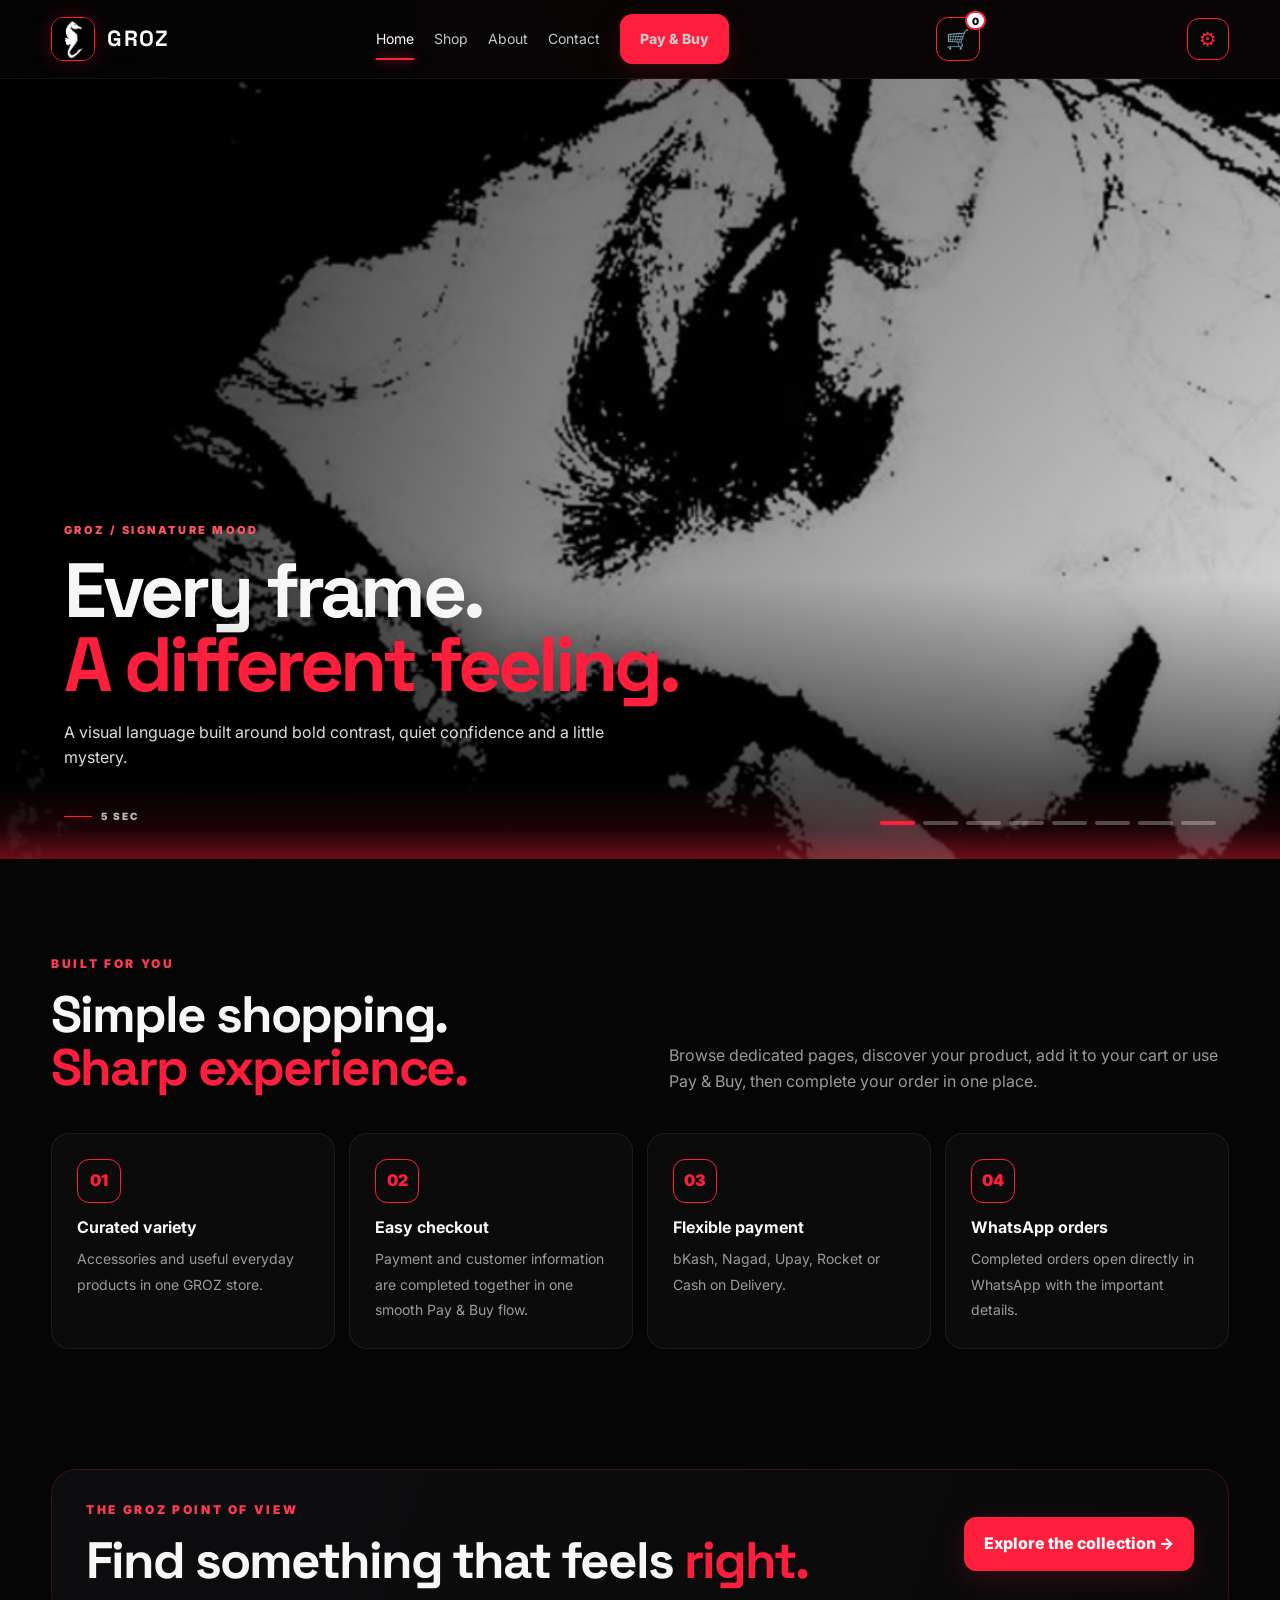
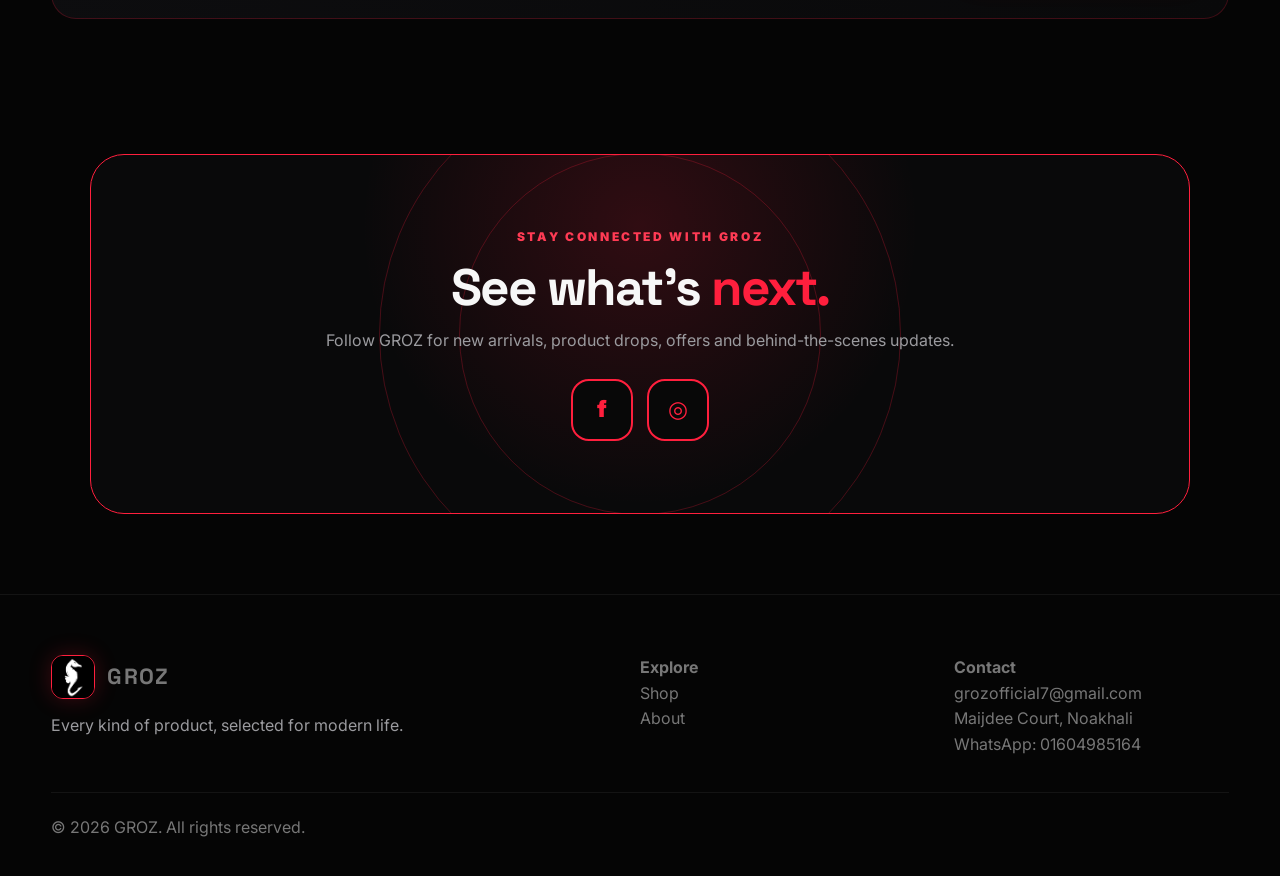
==== index.html @ 0dee0212 "Add files via upload" ====
<!doctype html><html lang="en"><head><meta charset="utf-8"><meta name="viewport" content="width=device-width,initial-scale=1"><meta name="theme-color" content="#050505"><title>GROZ — Modern Accessories & Everyday Products</title><link rel="stylesheet" href="css/style.css"><meta name="description" content="Shop GROZ for modern accessories and useful everyday products. Smooth shopping, flexible payment options and WhatsApp ordering in Bangladesh."><meta name="keywords" content="GROZ, accessories, online shopping Bangladesh, dropshipping, everyday products"><meta name="robots" content="index,follow,max-image-preview:large"><link rel="canonical" href="https://YOUR-DOMAIN.example/"><script type="application/ld+json">{"@context":"https://schema.org","@type":"Organization","name":"GROZ","email":"grozofficial7@gmail.com","address":{"@type":"PostalAddress","addressLocality":"Noakhali","addressCountry":"BD"},"sameAs":["https://www.facebook.com/share/1FCKwXKCGo/","https://www.instagram.com/grozofficial?stkn=bzB4NHk2YzhkZnEx"],"contactPoint":{"@type":"ContactPoint","contactType":"customer service","telephone":"+8801604985164","availableLanguage":["English","Bengali"]}}</script></head><body>
<header class="header">
 <div class="container nav"><a class="brand" href="index.html"><img src="assets/groz-logo.jpg" alt="GROZ logo"><span>GROZ</span></a><button class="menu">☰</button><nav class="navlinks"><a class="active" href="index.html">Home</a><a href="shop.html">Shop</a><a href="about.html">About</a><a href="contact.html">Contact</a><a class="btn" href="checkout.html" data-i18n="Pay & Buy">Pay & Buy</a></nav>
<a class="cart-link" href="cart.html" aria-label="Cart" title="Cart"><span class="cart-icon">🛒</span><span class="cart-count" id="cartCount">0</span></a>
<div class="settings-wrap">
  <button class="settings-btn" id="settingsBtn" type="button" aria-label="Settings" title="Settings">⚙</button>
  <div class="settings-panel" id="settingsPanel" aria-hidden="true">
    <div class="settings-title"><span data-i18n="Settings">Settings</span><button class="settings-close" id="settingsClose" type="button" aria-label="Close">×</button></div>
    <div class="settings-section">
      <div class="settings-label" data-i18n="Theme">Theme</div>
      <div class="theme-options">
        <button type="button" class="theme-choice" data-theme-choice="dark"><span class="theme-swatch swatch-dark"></span><span data-i18n="Dark">Dark</span></button>
        <button type="button" class="theme-choice" data-theme-choice="white"><span class="theme-swatch swatch-white"></span><span data-i18n="White">White</span></button>
        <button type="button" class="theme-choice" data-theme-choice="bright"><span class="theme-swatch swatch-bright"></span><span data-i18n="Bright">Bright</span></button>
      </div>
    </div>
    <div class="settings-section">
      <div class="settings-label" data-i18n="Language">Language</div>
      <div class="language-options">
        <button type="button" class="language-choice" data-lang-choice="en">English</button>
        <button type="button" class="language-choice" data-lang-choice="bn">বাংলা</button>
      </div>
    </div>
    <div class="settings-hint" data-i18n="Your choices are saved automatically.">Your choices are saved automatically.</div>
  </div>
</div>
</div>
</header>
<main>
<section class="hero-slider" aria-label="GROZ featured visuals">
 <div class="slider-track">
  <article class="slide active"><img src="assets/hero/1000066382.jpg" alt="GROZ featured visual 1"><div class="slide-overlay"></div><div class="slide-copy"><span class="slide-eyebrow">GROZ / SIGNATURE MOOD</span><h1>Every frame.<br><span class="red">A different feeling.</span></h1><p>A visual language built around bold contrast, quiet confidence and a little mystery.</p></div><div class="slide-accent"></div></article>
  <article class="slide"><img src="assets/hero/1000066387.jpg" alt="GROZ featured visual 2"><div class="slide-overlay"></div><div class="slide-copy"><span class="slide-eyebrow">GROZ / SMALL DETAILS</span><h1>Every frame.<br><span class="red">A different feeling.</span></h1><p>The smallest details can change the whole look. Discover your next everyday favorite.</p></div><div class="slide-accent"></div></article>
  <article class="slide"><img src="assets/hero/1000066380.jpg" alt="GROZ featured visual 3"><div class="slide-overlay"></div><div class="slide-copy"><span class="slide-eyebrow">GROZ / AFTER DARK</span><h1>Every frame.<br><span class="red">A different feeling.</span></h1><p>Curated with a dark, modern edge — made for people who choose their own style.</p></div><div class="slide-accent"></div></article>
  <article class="slide"><img src="assets/hero/1000066381.jpg" alt="GROZ featured visual 4"><div class="slide-overlay"></div><div class="slide-copy"><span class="slide-eyebrow">GROZ / RAW EXPRESSION</span><h1>Every frame.<br><span class="red">A different feeling.</span></h1><p>Different products. Different moods. One place to discover what feels like you.</p></div><div class="slide-accent"></div></article>
  <article class="slide"><img src="assets/hero/1000066384.jpg" alt="GROZ featured visual 5"><div class="slide-overlay"></div><div class="slide-copy"><span class="slide-eyebrow">GROZ / ART IN THE EVERYDAY</span><h1>Every frame.<br><span class="red">A different feeling.</span></h1><p>A little art, a little attitude — GROZ brings character into everyday shopping.</p></div><div class="slide-accent"></div></article>
  <article class="slide"><img src="assets/hero/1000066385.jpg" alt="GROZ featured visual 6"><div class="slide-overlay"></div><div class="slide-copy"><span class="slide-eyebrow">GROZ / QUIET CHARACTER</span><h1>Every frame.<br><span class="red">A different feeling.</span></h1><p>Distinctive finds for a distinctive routine. Explore the unexpected.</p></div><div class="slide-accent"></div></article>
  <article class="slide"><img src="assets/hero/1000066383.jpg" alt="GROZ featured visual 7"><div class="slide-overlay"></div><div class="slide-copy"><span class="slide-eyebrow">GROZ / BOLD ENERGY</span><h1>Every frame.<br><span class="red">A different feeling.</span></h1><p>Sharp visuals, useful products and a storefront designed to feel anything but ordinary.</p></div><div class="slide-accent"></div></article>
  <article class="slide"><img src="assets/hero/1000066386.jpg" alt="GROZ featured visual 8"><div class="slide-overlay"></div><div class="slide-copy"><span class="slide-eyebrow">GROZ / FIND YOUR SIGNAL</span><h1>Every frame.<br><span class="red">A different feeling.</span></h1><p>Keep scrolling. Keep discovering. Your next GROZ find could be one frame away.</p></div><div class="slide-accent"></div></article>
 </div>
 <div class="slider-dots"><button class="slider-dot active" data-slide="0" aria-label="Show slide 1"></button><button class="slider-dot" data-slide="1" aria-label="Show slide 2"></button><button class="slider-dot" data-slide="2" aria-label="Show slide 3"></button><button class="slider-dot" data-slide="3" aria-label="Show slide 4"></button><button class="slider-dot" data-slide="4" aria-label="Show slide 5"></button><button class="slider-dot" data-slide="5" aria-label="Show slide 6"></button><button class="slider-dot" data-slide="6" aria-label="Show slide 7"></button><button class="slider-dot" data-slide="7" aria-label="Show slide 8"></button></div>
 <div class="slider-timing"><span></span>5 SEC</div>
</section>
<section class="section"><div class="container"><div class="section-head reveal"><div><div class="kicker">Built for you</div><h2>Simple shopping.<br><span class="red">Sharp experience.</span></h2></div><p>Browse dedicated pages, discover your product, add it to your cart or use Pay & Buy, then complete your order in one place.</p></div>
 <div class="feature-grid"><div class="feature reveal"><div class="iconbox">01</div><b>Curated variety</b><span>Accessories and useful everyday products in one GROZ store.</span></div><div class="feature reveal"><div class="iconbox">02</div><b>Easy checkout</b><span>Payment and customer information are completed together in one smooth Pay & Buy flow.</span></div><div class="feature reveal"><div class="iconbox">03</div><b>Flexible payment</b><span>bKash, Nagad, Upay, Rocket or Cash on Delivery.</span></div><div class="feature reveal"><div class="iconbox">04</div><b>WhatsApp orders</b><span>Completed orders open directly in WhatsApp with the important details.</span></div></div>
</div></section>
<section class="section section-tight"><div class="container mini-banner reveal"><div><div class="kicker">The GROZ point of view</div><h2>Find something that feels <span class="red">right.</span></h2></div><a class="btn" href="shop.html">Explore the collection →</a></div></section>
</main>
<section class="social-outro reveal"><div class="social-content"><div class="kicker">Stay connected with GROZ</div><h2>See what's <span class="red">next.</span></h2><p>Follow GROZ for new arrivals, product drops, offers and behind-the-scenes updates.</p><div class="socials"><a class="social-btn" data-social="facebook" href="#" target="_blank" rel="noopener" aria-label="Facebook">f</a><a class="social-btn" data-social="instagram" href="#" target="_blank" rel="noopener" aria-label="Instagram">◎</a></div></div></section>
<footer class="footer"><div class="container footer-grid"><div><div class="brand"><img src="assets/groz-logo.jpg" alt="GROZ"><span>GROZ</span></div><p class="muted" style="margin-top:14px">Every kind of product, selected for modern life.</p></div><div><b>Explore</b><p><a href="shop.html">Shop</a></p><p><a href="about.html">About</a></p><p></p></div><div><b>Contact</b><p>grozofficial7@gmail.com</p><p>Maijdee Court, Noakhali</p><p>WhatsApp: 01604985164</p></div></div><div class="container" style="margin-top:35px;border-top:1px solid rgba(255,255,255,.06);padding-top:22px">© 2026 GROZ. All rights reserved.</div></footer>
<div class="toast"></div><script src="js/app.js"></script></body></html>
---- css/style.css ----
@import url('https://fonts.googleapis.com/css2?family=Inter:wght@400;500;600;700;800;900&family=Space+Grotesk:wght@500;600;700&display=swap');
:root{
  --bg:#050505; --panel:#0d0d0f; --panel2:#121214; --red:#ff1f3d; --red2:#ff3b54;
  --white:#f7f7f7; --muted:#9b9b9f; --line:rgba(255,31,61,.22);
  --shadow:0 25px 80px rgba(0,0,0,.45);
}
*{box-sizing:border-box;margin:0;padding:0}
html{scroll-behavior:smooth}
body{font-family:Inter,system-ui,sans-serif;background:radial-gradient(circle at 80% 0%,rgba(255,31,61,.11),transparent 35%),var(--bg);color:var(--white);line-height:1.6;overflow-x:hidden}
a{color:inherit;text-decoration:none}
button,input,textarea,select{font:inherit}
img{max-width:100%;display:block}
.container{width:min(1180px,92%);margin:auto}
.header{position:sticky;top:0;z-index:1000;background:rgba(5,5,5,.78);backdrop-filter:blur(18px);border-bottom:1px solid rgba(255,255,255,.06)}
.nav{height:78px;display:flex;align-items:center;justify-content:space-between;gap:24px}
.brand{display:flex;align-items:center;gap:12px;font-family:"Space Grotesk";font-weight:800;font-size:22px;letter-spacing:.06em}
.brand img{width:44px;height:44px;border-radius:12px;object-fit:cover;border:1px solid var(--red);box-shadow:0 0 22px rgba(255,31,61,.22)}
.navlinks{display:flex;gap:20px;align-items:center}
.navlinks a{color:#c7c7ca;font-size:14px;transition:.25s}
.navlinks a:hover,.navlinks a.active{color:#fff}
.navlinks a.active{position:relative}.navlinks a.active:after{content:"";position:absolute;left:0;right:0;bottom:-10px;height:2px;background:var(--red);box-shadow:0 0 12px var(--red)}
.menu{display:none;background:none;border:1px solid var(--line);color:#fff;border-radius:10px;padding:8px 10px}
.btn{display:inline-flex;align-items:center;justify-content:center;gap:9px;border:1px solid var(--red);background:var(--red);color:white;padding:13px 19px;border-radius:12px;font-weight:800;cursor:pointer;transition:.25s;box-shadow:0 8px 30px rgba(255,31,61,.16)}
.btn:hover{transform:translateY(-2px);box-shadow:0 15px 35px rgba(255,31,61,.25)}
.btn.ghost{background:transparent;color:#fff}
.hero{min-height:72vh;display:grid;place-items:center;padding:80px 0;position:relative}
.hero:before{content:"";position:absolute;width:520px;height:520px;background:rgba(255,31,61,.12);filter:blur(110px);border-radius:50%;top:0;right:-170px;pointer-events:none}
.hero-grid{display:grid;grid-template-columns:1.1fr .9fr;gap:70px;align-items:center}
.kicker{color:var(--red2);font-size:12px;font-weight:900;letter-spacing:.22em;text-transform:uppercase;margin-bottom:16px}
h1{font-family:"Space Grotesk";font-size:clamp(46px,7vw,88px);line-height:.96;letter-spacing:-.05em}
h2{font-family:"Space Grotesk";font-size:clamp(32px,4vw,54px);line-height:1.03;letter-spacing:-.04em}
.lead{color:#b6b6bb;font-size:18px;max-width:680px;margin:22px 0 30px}
.red{color:var(--red)}
.hero-art{min-height:470px;border:1px solid var(--line);border-radius:34px;background:linear-gradient(145deg,#111,#090909);display:grid;place-items:center;position:relative;overflow:hidden;box-shadow:var(--shadow);animation:float 6s ease-in-out infinite}
.hero-art img{width:min(390px,75%);filter:drop-shadow(0 25px 50px rgba(255,31,61,.12));transform:rotate(-4deg)}
.hero-art:after{content:"GROZ";position:absolute;bottom:25px;right:30px;color:rgba(255,255,255,.05);font-family:"Space Grotesk";font-size:110px;font-weight:900}
@keyframes float{50%{transform:translateY(-10px)}}
.section{padding:95px 0}
.section-head{display:flex;justify-content:space-between;gap:30px;align-items:end;margin-bottom:38px}
.section-head p{color:var(--muted);max-width:560px}
.grid{display:grid;grid-template-columns:repeat(3,1fr);gap:18px}
.card{background:linear-gradient(145deg,#111113,#0a0a0b);border:1px solid rgba(255,255,255,.07);border-radius:22px;padding:24px;transition:.3s;position:relative;overflow:hidden}
.card:hover{transform:translateY(-7px);border-color:var(--line);box-shadow:0 20px 55px rgba(0,0,0,.35)}
.product-img{height:240px;border-radius:16px;background:radial-gradient(circle at 50% 30%,rgba(255,31,61,.3),transparent 45%),linear-gradient(135deg,#19191c,#070708);display:grid;place-items:center;margin-bottom:18px}
.product-icon{font-size:82px;filter:drop-shadow(0 12px 25px rgba(255,31,61,.2))}
.price{font-size:20px;font-weight:900;margin:9px 0 16px}.muted{color:var(--muted)}
.tags{display:flex;gap:7px;flex-wrap:wrap}.tag{border:1px solid rgba(255,31,61,.25);color:#ff7184;border-radius:999px;padding:5px 9px;font-size:11px}
.feature-grid{display:grid;grid-template-columns:repeat(4,1fr);gap:14px}
.feature{padding:25px;border:1px solid rgba(255,255,255,.07);border-radius:18px;background:#0b0b0c}
.feature b{display:block;margin:12px 0 6px}.feature span{color:var(--muted);font-size:14px}
.iconbox{width:44px;height:44px;border:1px solid var(--red);border-radius:12px;display:grid;place-items:center;color:var(--red);font-weight:900}
.social-outro{margin:40px auto 0;width:min(1100px,92%);min-height:360px;border:1px solid var(--red);border-radius:34px;background:radial-gradient(circle at 50% 20%,rgba(255,31,61,.16),transparent 45%),#09090a;display:grid;place-items:center;text-align:center;padding:55px;position:relative;overflow:hidden}
.social-outro:before,.social-outro:after{content:"";position:absolute;border:1px solid rgba(255,31,61,.25);border-radius:50%;width:360px;height:360px;animation:pulse 4s infinite}
.social-outro:after{width:520px;height:520px;animation-delay:1.5s}
@keyframes pulse{50%{transform:scale(1.12);opacity:.35}}
.social-content{position:relative;z-index:2}.social-content p{color:var(--muted);margin:13px auto 25px;max-width:650px}
.socials{display:flex;justify-content:center;gap:14px}.social-btn{width:62px;height:62px;border:2px solid var(--red);border-radius:18px;display:grid;place-items:center;color:var(--red);font-weight:900;font-size:23px;transition:.25s;background:#080808}
.social-btn:hover{background:var(--red);color:#fff;transform:translateY(-5px) rotate(-2deg);box-shadow:0 12px 35px rgba(255,31,61,.3)}
.footer{padding:60px 0 35px;color:#777;border-top:1px solid rgba(255,255,255,.06);margin-top:80px}
.footer-grid{display:grid;grid-template-columns:2fr 1fr 1fr;gap:40px}.footer a:hover{color:#fff}
.form{display:grid;gap:14px}.form-row{display:grid;grid-template-columns:1fr 1fr;gap:14px}
input,textarea,select{width:100%;background:#0b0b0c;border:1px solid rgba(255,255,255,.1);border-radius:12px;color:#fff;padding:14px 15px;outline:none;transition:.2s}
input:focus,textarea:focus,select:focus{border-color:var(--red);box-shadow:0 0 0 3px rgba(255,31,61,.08)}
textarea{min-height:140px;resize:vertical}
.pay-grid{display:grid;grid-template-columns:1fr 1fr;gap:22px}
.payment-options{display:grid;gap:10px}.payment-option{display:flex;gap:12px;align-items:center;padding:15px;border:1px solid rgba(255,255,255,.09);border-radius:14px;cursor:pointer}.payment-option:has(input:checked){border-color:var(--red);background:rgba(255,31,61,.07)}
.payments{display:grid;gap:9px;margin-top:18px}.pay-row{display:flex;justify-content:space-between;align-items:center;padding:13px 15px;background:#0b0b0c;border:1px solid rgba(255,255,255,.07);border-radius:12px}.copy{border:1px solid var(--red);color:var(--red);background:transparent;border-radius:8px;padding:6px 10px;cursor:pointer}
.hidden{display:none!important}.notice{padding:14px 16px;border-left:3px solid var(--red);background:rgba(255,31,61,.06);color:#c8c8cb;border-radius:8px}
.reveal{opacity:0;transform:translateY(24px);transition:.7s}.reveal.show{opacity:1;transform:none}
.toast{position:fixed;right:20px;bottom:20px;z-index:2000;background:#151518;border:1px solid var(--red);padding:13px 17px;border-radius:12px;box-shadow:var(--shadow);transform:translateY(100px);opacity:0;transition:.3s}.toast.show{transform:none;opacity:1}
@media(max-width:850px){.navlinks{display:none;position:absolute;left:4%;right:4%;top:70px;background:#0a0a0b;border:1px solid var(--line);border-radius:15px;padding:18px;flex-direction:column;align-items:flex-start}.navlinks.open{display:flex}.menu{display:block}.hero-grid,.pay-grid{grid-template-columns:1fr}.grid{grid-template-columns:1fr 1fr}.feature-grid{grid-template-columns:1fr 1fr}.footer-grid{grid-template-columns:1fr}.hero{padding-top:55px}.hero-art{min-height:360px}}
@media(max-width:560px){.grid,.feature-grid,.form-row{grid-template-columns:1fr}.nav{height:70px}.social-outro{padding:35px 18px;min-height:330px}h1{font-size:50px}.section{padding:65px 0}}

/* GROZ v2: full-frame hero slider + separated payment flow */
.hero-slider{position:relative;width:100%;height:min(780px,calc(100vh - 78px));min-height:590px;overflow:hidden;background:#050505}
.slider-track,.slide{position:absolute;inset:0}.slide{opacity:0;visibility:hidden;transition:opacity 1.15s ease,visibility 1.15s ease}.slide.active{opacity:1;visibility:visible}.slide img{width:100%;height:100%;object-fit:cover;object-position:center}.slide-overlay{position:absolute;inset:0;background:linear-gradient(90deg,rgba(0,0,0,.84) 0%,rgba(0,0,0,.45) 44%,rgba(0,0,0,.18) 100%),linear-gradient(0deg,rgba(0,0,0,.78) 0%,transparent 36%,rgba(0,0,0,.22) 100%)}
.slide-copy{position:absolute;left:max(5%,calc((100% - 1180px)/2));bottom:88px;width:min(620px,84%);z-index:2}.slide-eyebrow{display:inline-block;color:#ff5269;font-size:11px;font-weight:900;letter-spacing:.22em;margin-bottom:15px}.slide-copy h1{font-size:clamp(42px,6vw,82px);text-shadow:0 10px 40px rgba(0,0,0,.5)}.slide-copy p{color:#ddd;max-width:570px;margin-top:18px;font-size:16px}.slide-accent{position:absolute;left:0;right:0;bottom:0;height:105px;background:linear-gradient(0deg,rgba(255,31,61,.42),rgba(255,31,61,.10) 30%,transparent 75%);mix-blend-mode:screen;pointer-events:none}.slider-dots{position:absolute;z-index:4;right:max(5%,calc((100% - 1180px)/2));bottom:34px;display:flex;gap:8px}.slider-dot{width:35px;height:4px;border:0;border-radius:99px;background:rgba(255,255,255,.28);cursor:pointer;transition:.3s}.slider-dot.active{background:#ff1f3d;box-shadow:0 0 16px rgba(255,31,61,.65)}
.section-tight{padding-top:25px}.mini-banner{border:1px solid rgba(255,31,61,.22);border-radius:25px;padding:30px 34px;display:flex;align-items:center;justify-content:space-between;gap:25px;background:linear-gradient(110deg,#0d0d0f,#09090a)}
.selected-payment{margin-top:18px;border:1px solid var(--red);background:rgba(255,31,61,.055);border-radius:16px;padding:17px 18px;box-shadow:0 0 30px rgba(255,31,61,.07)}.number-line{display:flex;align-items:center;justify-content:space-between;gap:15px;margin-top:8px}.number-line strong{font-size:24px;letter-spacing:.03em}.checkline{display:flex;align-items:center;gap:10px;margin-top:16px;color:#ddd}.checkline input{width:17px;height:17px}.order-preview{margin:15px 0 18px;padding:15px;border-radius:14px;background:#09090a;border:1px solid rgba(255,255,255,.08);color:#c9c9cc}.order-preview b{color:#fff}.payment-option{transition:.2s}.payment-option input{width:auto}.payment-option:has(input:checked){transform:translateX(3px)}
@media(max-width:850px){.hero-slider{height:650px;min-height:520px}.slide-copy{bottom:78px}.mini-banner{flex-direction:column;align-items:flex-start}.number-line strong{font-size:20px}}
@media(max-width:560px){.hero-slider{height:590px;min-height:0}.slide img{object-position:center}.slide-copy{bottom:70px}.slide-copy p{font-size:14px}.slider-dots{left:5%;right:auto}.mini-banner{padding:25px}.selected-payment{padding:14px}.number-line{align-items:flex-start;flex-direction:column}}

/* GROZ v3: 8-image editorial hero slideshow */
.slider-dots{flex-wrap:wrap;max-width:430px;justify-content:flex-end}
.slider-dot{height:4px;min-width:22px}
.slider-timing{position:absolute;z-index:4;left:max(5%,calc((100% - 1180px)/2));bottom:35px;color:rgba(255,255,255,.72);font-size:10px;font-weight:900;letter-spacing:.2em;display:flex;align-items:center;gap:9px}
.slider-timing span{width:28px;height:1px;background:var(--red);box-shadow:0 0 10px rgba(255,31,61,.65)}
.slide img{object-fit:cover;object-position:center center;transform:scale(1.02);transition:transform 7s ease}
.slide.active img{transform:scale(1.06)}
@media(max-width:560px){.slider-dots{max-width:210px;right:5%;gap:5px}.slider-dot{min-width:14px;width:18px}.slider-timing{left:5%;bottom:36px}}

/* GROZ Settings: theme + language controls */
.settings-wrap{position:relative;z-index:1200;display:flex;align-items:center}
.settings-btn{width:42px;height:42px;border-radius:12px;border:1px solid var(--red);background:rgba(8,8,8,.82);color:var(--red);display:grid;place-items:center;font-size:20px;cursor:pointer;transition:.3s;box-shadow:0 0 18px rgba(255,31,61,.08)}
.settings-btn:hover{transform:rotate(28deg) translateY(-1px);background:var(--red);color:#fff;box-shadow:0 0 28px rgba(255,31,61,.28)}
.settings-panel{position:absolute;right:0;top:54px;width:310px;padding:18px;border:1px solid var(--red);border-radius:18px;background:rgba(10,10,12,.97);backdrop-filter:blur(20px);box-shadow:0 25px 70px rgba(0,0,0,.55);opacity:0;visibility:hidden;transform:translateY(-8px) scale(.98);transition:.25s}
.settings-panel.open{opacity:1;visibility:visible;transform:none}
.settings-title{display:flex;justify-content:space-between;align-items:center;font-family:"Space Grotesk";font-weight:800;font-size:18px;margin-bottom:16px}.settings-close{border:0;background:transparent;color:#aaa;font-size:25px;cursor:pointer;line-height:1}.settings-close:hover{color:#fff}
.settings-section{padding:14px 0;border-top:1px solid rgba(255,255,255,.07)}.settings-label{font-size:11px;font-weight:900;letter-spacing:.18em;text-transform:uppercase;color:var(--muted);margin-bottom:10px}
.theme-options{display:grid;grid-template-columns:repeat(3,1fr);gap:8px}.theme-choice,.language-choice{border:1px solid rgba(255,255,255,.1);background:#111114;color:#ddd;border-radius:11px;padding:10px 8px;cursor:pointer;transition:.2s;font-size:12px;font-weight:800}.theme-choice:hover,.language-choice:hover,.theme-choice.active,.language-choice.active{border-color:var(--red);color:#fff;background:rgba(255,31,61,.08);box-shadow:0 0 18px rgba(255,31,61,.08)}
.theme-swatch{display:block;width:28px;height:18px;border-radius:6px;margin:0 auto 6px;border:1px solid rgba(255,255,255,.25)}.swatch-dark{background:#050505}.swatch-white{background:#fff}.swatch-bright{background:linear-gradient(135deg,#fff 0 70%,#ff1f3d 70%)}
.language-options{display:grid;grid-template-columns:1fr 1fr;gap:8px}.settings-hint{font-size:11px;color:var(--muted);padding-top:12px}

/* White theme */
body.theme-white{--bg:#ffffff;--panel:#f5f5f6;--panel2:#eeeeef;--white:#090909;--muted:#626268;--line:rgba(255,31,61,.25);background:radial-gradient(circle at 80% 0%,rgba(255,31,61,.09),transparent 35%),#fff;color:#090909}
body.theme-white .header{background:rgba(255,255,255,.82);border-bottom-color:rgba(0,0,0,.08)}
body.theme-white .navlinks a{color:#4a4a4f}.theme-white .navlinks a:hover,.theme-white .navlinks a.active{color:#050505}.theme-white .brand img{background:#090909}
body.theme-white .btn.ghost{color:#090909}.theme-white .card,.theme-white .feature,.theme-white .mini-banner,.theme-white .social-outro,.theme-white .hero-art{background:linear-gradient(145deg,#fff,#f1f1f2);border-color:rgba(0,0,0,.08)}
body.theme-white .feature span,.theme-white .section-head p,.theme-white .lead,.theme-white .social-content p{color:#626268}.theme-white input,.theme-white textarea,.theme-white select{background:#fff;color:#090909;border-color:rgba(0,0,0,.14)}
.theme-white .payments .pay-row,.theme-white .payment-option,.theme-white .order-preview{background:#f6f6f7;color:#090909;border-color:rgba(0,0,0,.09)}.theme-white .social-btn{background:#fff}.theme-white .footer{border-top-color:rgba(0,0,0,.08);color:#666}.theme-white .settings-panel{background:rgba(255,255,255,.98);box-shadow:0 25px 70px rgba(0,0,0,.18)}.theme-white .settings-btn{background:#fff}.theme-white .theme-choice,.theme-white .language-choice{background:#f5f5f6;color:#333;border-color:rgba(0,0,0,.1)}

/* Bright theme: high-contrast light negative while the GROZ red stays unchanged */
body.theme-bright{--bg:#f2f2f2;--panel:#ffffff;--panel2:#e9e9e9;--white:#050505;--muted:#3f3f43;--line:rgba(255,31,61,.3);background:linear-gradient(135deg,#fff 0%,#ededed 55%,#fff 100%);color:#050505}
body.theme-bright .header{background:rgba(245,245,245,.88);border-bottom-color:rgba(0,0,0,.12)}
body.theme-bright .navlinks a{color:#111}.theme-bright .navlinks a:hover,.theme-bright .navlinks a.active{color:#000}.theme-bright .brand img{background:#050505}
body.theme-bright .hero-slider{background:#f2f2f2}.theme-bright .slide-overlay{background:linear-gradient(90deg,rgba(255,255,255,.78) 0%,rgba(255,255,255,.38) 44%,rgba(255,255,255,.12) 100%),linear-gradient(0deg,rgba(255,255,255,.7) 0%,transparent 36%,rgba(255,255,255,.15) 100%)}.theme-bright .slide-copy p{color:#111;text-shadow:none}.theme-bright .slide-copy h1{text-shadow:none}.theme-bright .slider-dot{background:rgba(0,0,0,.22)}
body.theme-bright .card,.theme-bright .feature,.theme-bright .mini-banner,.theme-bright .social-outro,.theme-bright .hero-art{background:linear-gradient(145deg,#fff,#e9e9e9);border-color:rgba(0,0,0,.12)}
body.theme-bright .feature span,.theme-bright .section-head p,.theme-bright .lead,.theme-bright .social-content p{color:#3f3f43}.theme-bright input,.theme-bright textarea,.theme-bright select{background:#fff;color:#050505;border-color:rgba(0,0,0,.18)}
.theme-bright .payments .pay-row,.theme-bright .payment-option,.theme-bright .order-preview{background:#fff;color:#050505;border-color:rgba(0,0,0,.12)}.theme-bright .social-btn{background:#fff}.theme-bright .footer{border-top-color:rgba(0,0,0,.1);color:#555}.theme-bright .settings-panel{background:rgba(255,255,255,.98);box-shadow:0 25px 70px rgba(0,0,0,.2)}.theme-bright .settings-btn{background:#fff}.theme-bright .theme-choice,.theme-bright .language-choice{background:#f1f1f1;color:#111;border-color:rgba(0,0,0,.12)}

@media(max-width:850px){.settings-panel{right:-2px}.nav{position:relative}.settings-wrap{margin-left:auto;margin-right:8px}.nav .menu{order:3}.navlinks{z-index:1100}}
@media(max-width:560px){.settings-panel{position:fixed;top:76px;right:4%;width:min(310px,92vw)}}

/* GROZ v5: Pay & Buy Now combined checkout */
.pay-buy-payment{margin-bottom:0}.pay-buy-payment h3{margin:6px 0 16px}.pay-buy-payment .payment-options{grid-template-columns:repeat(5,1fr)}#checkoutForm>.card:last-child{margin-top:0}.pay-buy-payment + .card{border-top-left-radius:22px;border-top-right-radius:22px}.pay-buy-payment .selected-payment{max-width:620px}.pay-buy-payment .notice{margin-top:14px}
@media(max-width:850px){.pay-buy-payment .payment-options{grid-template-columns:1fr 1fr}}
@media(max-width:560px){.pay-buy-payment .payment-options{grid-template-columns:1fr}}

/* GROZ v6: cart + shop quantity controls */
.cart-link{position:relative;display:grid;place-items:center;width:44px;height:44px;border:1px solid var(--red);border-radius:12px;color:var(--red);background:rgba(8,8,8,.82);transition:.25s;flex:0 0 auto}.cart-link:hover,.cart-link.active-cart{background:var(--red);color:#fff;transform:translateY(-2px);box-shadow:0 10px 28px rgba(255,31,61,.22)}.cart-icon{font-size:19px;line-height:1}.cart-count{position:absolute;right:-7px;top:-7px;min-width:19px;height:19px;padding:0 5px;border-radius:99px;background:#fff;color:#050505;border:2px solid var(--red);font-size:10px;font-weight:900;display:grid;place-items:center}.product-actions{display:flex;align-items:end;gap:10px;margin:4px 0 12px}.qty-control{display:grid;gap:5px;min-width:100px;color:var(--muted);font-size:11px;font-weight:800}.shop-qty{padding:10px 11px}.product-actions .btn{padding:10px 13px;flex:1}.buy-product{width:100%;text-align:center}.checkout-actions{display:flex;gap:12px;flex-wrap:wrap}.checkout-actions .btn{flex:1}.cart-layout{display:grid;grid-template-columns:1.5fr .7fr;gap:20px;align-items:start}.cart-items{display:grid;gap:12px}.cart-item{background:linear-gradient(145deg,#111113,#0a0a0b);border:1px solid rgba(255,255,255,.07);border-radius:20px;padding:18px;display:flex;justify-content:space-between;gap:18px;align-items:center}.cart-item-main{display:flex;align-items:center;gap:16px}.cart-icon-large{width:70px;height:70px;border-radius:16px;background:radial-gradient(circle at 50% 30%,rgba(255,31,61,.3),transparent 45%),linear-gradient(135deg,#19191c,#070708);display:grid;place-items:center;font-size:28px}.cart-item-controls{display:flex;align-items:end;gap:10px;flex-wrap:wrap;justify-content:flex-end}.cart-item-controls label{display:grid;gap:5px;font-size:11px;color:var(--muted);font-weight:800}.cart-qty{width:82px;padding:10px}.cart-summary{position:sticky;top:105px}.cart-summary h3{margin-bottom:12px}.cart-summary .btn{margin-top:16px}.theme-white .cart-link,.theme-bright .cart-link{background:#fff}.theme-white .cart-item,.theme-bright .cart-item{background:linear-gradient(145deg,#fff,#e9e9e9);border-color:rgba(0,0,0,.1)}.theme-white .cart-icon-large,.theme-bright .cart-icon-large{background:#f1f1f1}.theme-white .cart-summary,.theme-bright .cart-summary{background:#fff}
@media(max-width:850px){.cart-layout{grid-template-columns:1fr}.cart-summary{position:static}.cart-item{align-items:flex-start;flex-direction:column}.cart-item-controls{justify-content:flex-start;width:100%}}
@media(max-width:560px){.cart-link{width:40px;height:40px}.product-actions{align-items:stretch}.product-actions .btn{font-size:12px}.checkout-actions{flex-direction:column}.checkout-actions .btn{width:100%}}
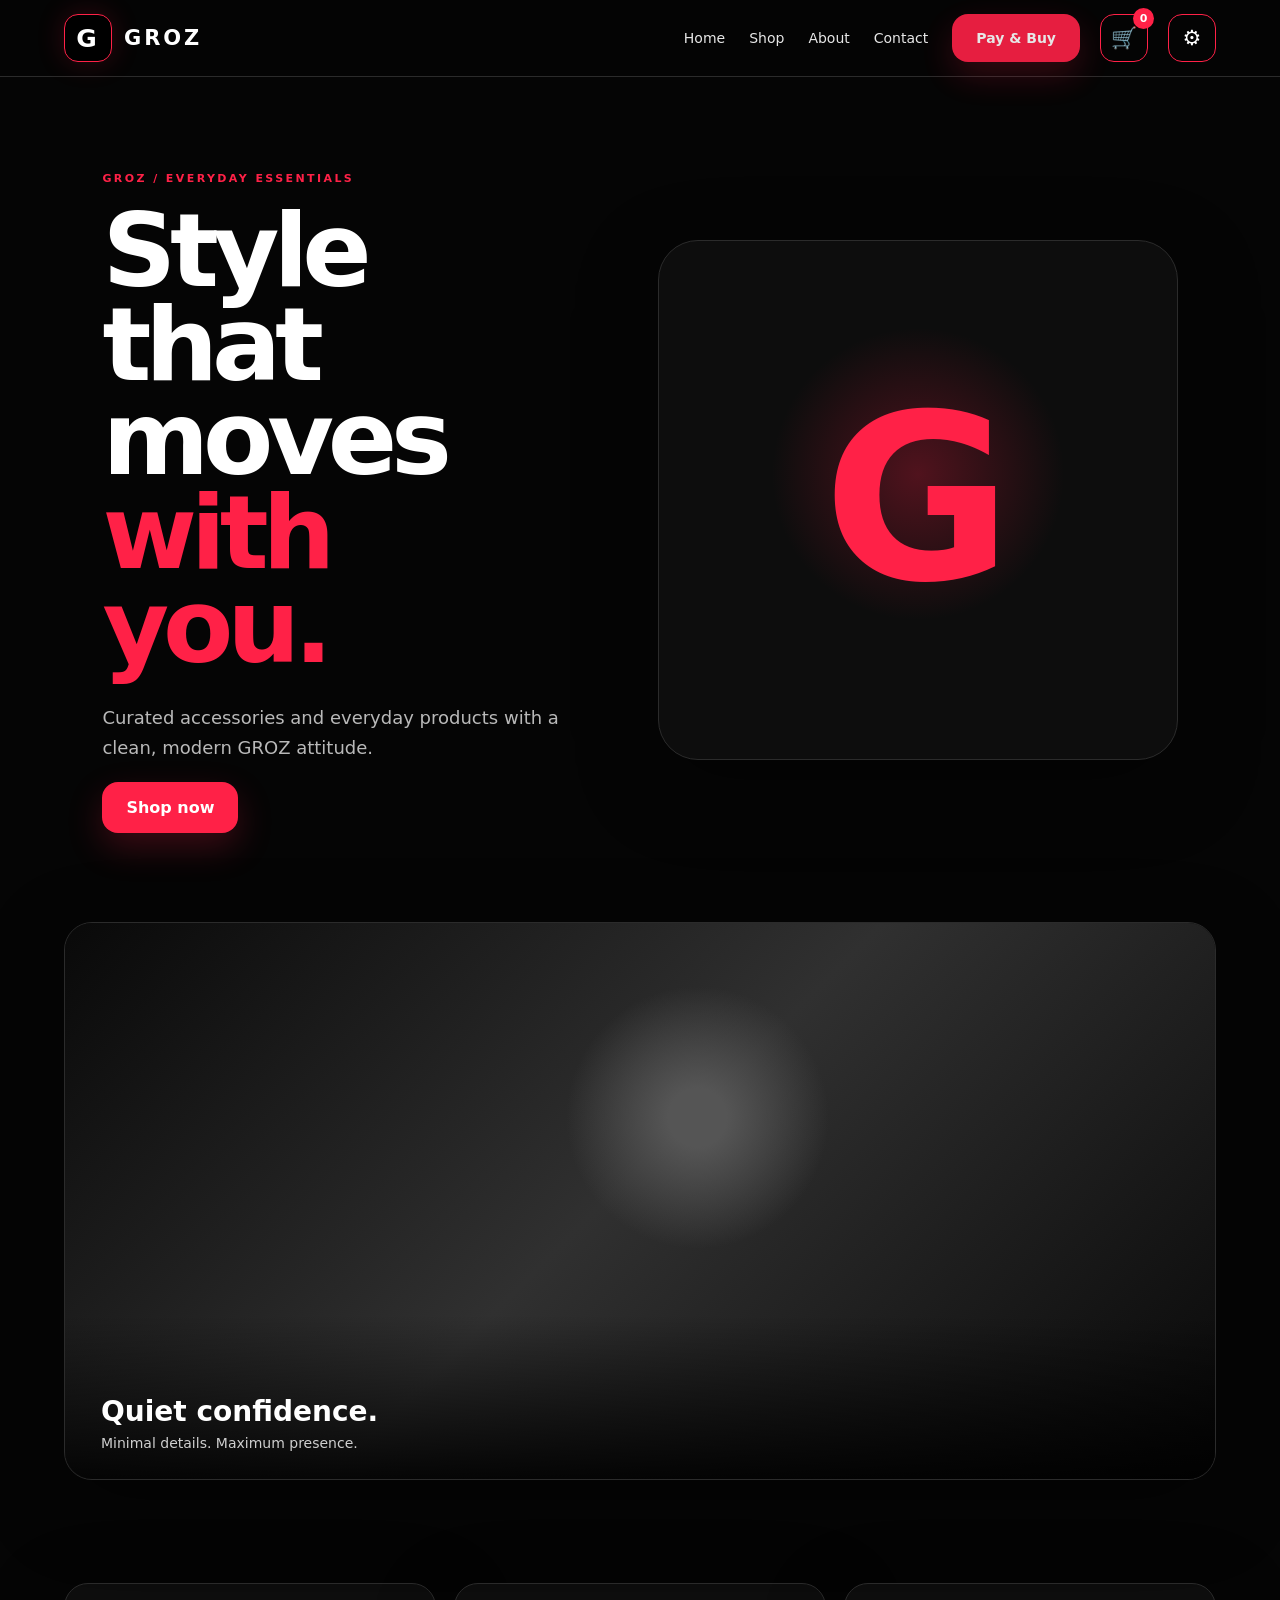
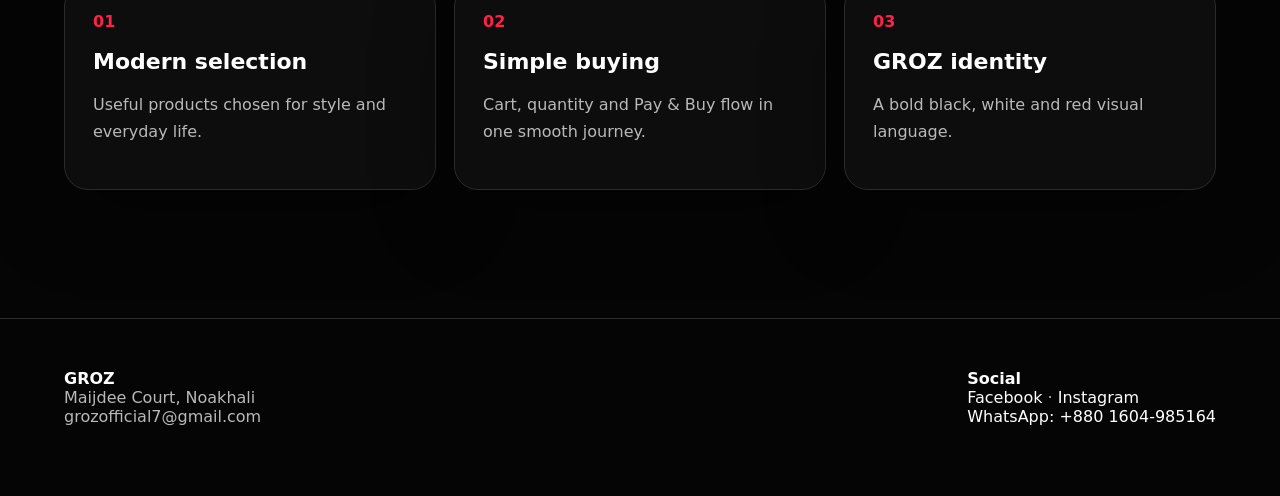
==== commit f9ea40ea: "Add files via upload" ====
--- a/index.html
+++ b/index.html
@@ -1,51 +1,37 @@
-<!doctype html><html lang="en"><head><meta charset="utf-8"><meta name="viewport" content="width=device-width,initial-scale=1"><meta name="theme-color" content="#050505"><title>GROZ — Modern Accessories & Everyday Products</title><link rel="stylesheet" href="css/style.css"><meta name="description" content="Shop GROZ for modern accessories and useful everyday products. Smooth shopping, flexible payment options and WhatsApp ordering in Bangladesh."><meta name="keywords" content="GROZ, accessories, online shopping Bangladesh, dropshipping, everyday products"><meta name="robots" content="index,follow,max-image-preview:large"><link rel="canonical" href="https://YOUR-DOMAIN.example/"><script type="application/ld+json">{"@context":"https://schema.org","@type":"Organization","name":"GROZ","email":"grozofficial7@gmail.com","address":{"@type":"PostalAddress","addressLocality":"Noakhali","addressCountry":"BD"},"sameAs":["https://www.facebook.com/share/1FCKwXKCGo/","https://www.instagram.com/grozofficial?stkn=bzB4NHk2YzhkZnEx"],"contactPoint":{"@type":"ContactPoint","contactType":"customer service","telephone":"+8801604985164","availableLanguage":["English","Bengali"]}}</script></head><body>
-<header class="header">
- <div class="container nav"><a class="brand" href="index.html"><img src="assets/groz-logo.jpg" alt="GROZ logo"><span>GROZ</span></a><button class="menu">☰</button><nav class="navlinks"><a class="active" href="index.html">Home</a><a href="shop.html">Shop</a><a href="about.html">About</a><a href="contact.html">Contact</a><a class="btn" href="checkout.html" data-i18n="Pay & Buy">Pay & Buy</a></nav>
-<a class="cart-link" href="cart.html" aria-label="Cart" title="Cart"><span class="cart-icon">🛒</span><span class="cart-count" id="cartCount">0</span></a>
-<div class="settings-wrap">
-  <button class="settings-btn" id="settingsBtn" type="button" aria-label="Settings" title="Settings">⚙</button>
-  <div class="settings-panel" id="settingsPanel" aria-hidden="true">
-    <div class="settings-title"><span data-i18n="Settings">Settings</span><button class="settings-close" id="settingsClose" type="button" aria-label="Close">×</button></div>
-    <div class="settings-section">
-      <div class="settings-label" data-i18n="Theme">Theme</div>
-      <div class="theme-options">
-        <button type="button" class="theme-choice" data-theme-choice="dark"><span class="theme-swatch swatch-dark"></span><span data-i18n="Dark">Dark</span></button>
-        <button type="button" class="theme-choice" data-theme-choice="white"><span class="theme-swatch swatch-white"></span><span data-i18n="White">White</span></button>
-        <button type="button" class="theme-choice" data-theme-choice="bright"><span class="theme-swatch swatch-bright"></span><span data-i18n="Bright">Bright</span></button>
-      </div>
-    </div>
-    <div class="settings-section">
-      <div class="settings-label" data-i18n="Language">Language</div>
-      <div class="language-options">
-        <button type="button" class="language-choice" data-lang-choice="en">English</button>
-        <button type="button" class="language-choice" data-lang-choice="bn">বাংলা</button>
-      </div>
-    </div>
-    <div class="settings-hint" data-i18n="Your choices are saved automatically.">Your choices are saved automatically.</div>
+<!doctype html>
+<html lang="en">
+<head>
+<meta charset="utf-8"><meta name="viewport" content="width=device-width,initial-scale=1">
+<title>GROZ — Modern Accessories</title>
+<meta name="description" content="GROZ — modern accessories and everyday products.">
+<link rel="stylesheet" href="assets/style.css">
+</head>
+<body data-page="home">
+<div id="site-header"></div>
+<main>
+<section class="hero">
+  <div class="hero-copy">
+    <span class="eyebrow" data-i18n="homeEyebrow">GROZ / EVERYDAY ESSENTIALS</span>
+    <h1 data-i18n="homeTitle">Style that moves<br><b>with you.</b></h1>
+    <p data-i18n="homeText">Curated accessories and everyday products with a clean, modern GROZ attitude.</p>
+    <a class="btn" href="shop.html" data-i18n="shopNow">Shop now</a>
   </div>
-</div>
-</div>
-</header>
-<main>
-<section class="hero-slider" aria-label="GROZ featured visuals">
- <div class="slider-track">
-  <article class="slide active"><img src="assets/hero/1000066382.jpg" alt="GROZ featured visual 1"><div class="slide-overlay"></div><div class="slide-copy"><span class="slide-eyebrow">GROZ / SIGNATURE MOOD</span><h1>Every frame.<br><span class="red">A different feeling.</span></h1><p>A visual language built around bold contrast, quiet confidence and a little mystery.</p></div><div class="slide-accent"></div></article>
-  <article class="slide"><img src="assets/hero/1000066387.jpg" alt="GROZ featured visual 2"><div class="slide-overlay"></div><div class="slide-copy"><span class="slide-eyebrow">GROZ / SMALL DETAILS</span><h1>Every frame.<br><span class="red">A different feeling.</span></h1><p>The smallest details can change the whole look. Discover your next everyday favorite.</p></div><div class="slide-accent"></div></article>
-  <article class="slide"><img src="assets/hero/1000066380.jpg" alt="GROZ featured visual 3"><div class="slide-overlay"></div><div class="slide-copy"><span class="slide-eyebrow">GROZ / AFTER DARK</span><h1>Every frame.<br><span class="red">A different feeling.</span></h1><p>Curated with a dark, modern edge — made for people who choose their own style.</p></div><div class="slide-accent"></div></article>
-  <article class="slide"><img src="assets/hero/1000066381.jpg" alt="GROZ featured visual 4"><div class="slide-overlay"></div><div class="slide-copy"><span class="slide-eyebrow">GROZ / RAW EXPRESSION</span><h1>Every frame.<br><span class="red">A different feeling.</span></h1><p>Different products. Different moods. One place to discover what feels like you.</p></div><div class="slide-accent"></div></article>
-  <article class="slide"><img src="assets/hero/1000066384.jpg" alt="GROZ featured visual 5"><div class="slide-overlay"></div><div class="slide-copy"><span class="slide-eyebrow">GROZ / ART IN THE EVERYDAY</span><h1>Every frame.<br><span class="red">A different feeling.</span></h1><p>A little art, a little attitude — GROZ brings character into everyday shopping.</p></div><div class="slide-accent"></div></article>
-  <article class="slide"><img src="assets/hero/1000066385.jpg" alt="GROZ featured visual 6"><div class="slide-overlay"></div><div class="slide-copy"><span class="slide-eyebrow">GROZ / QUIET CHARACTER</span><h1>Every frame.<br><span class="red">A different feeling.</span></h1><p>Distinctive finds for a distinctive routine. Explore the unexpected.</p></div><div class="slide-accent"></div></article>
-  <article class="slide"><img src="assets/hero/1000066383.jpg" alt="GROZ featured visual 7"><div class="slide-overlay"></div><div class="slide-copy"><span class="slide-eyebrow">GROZ / BOLD ENERGY</span><h1>Every frame.<br><span class="red">A different feeling.</span></h1><p>Sharp visuals, useful products and a storefront designed to feel anything but ordinary.</p></div><div class="slide-accent"></div></article>
-  <article class="slide"><img src="assets/hero/1000066386.jpg" alt="GROZ featured visual 8"><div class="slide-overlay"></div><div class="slide-copy"><span class="slide-eyebrow">GROZ / FIND YOUR SIGNAL</span><h1>Every frame.<br><span class="red">A different feeling.</span></h1><p>Keep scrolling. Keep discovering. Your next GROZ find could be one frame away.</p></div><div class="slide-accent"></div></article>
- </div>
- <div class="slider-dots"><button class="slider-dot active" data-slide="0" aria-label="Show slide 1"></button><button class="slider-dot" data-slide="1" aria-label="Show slide 2"></button><button class="slider-dot" data-slide="2" aria-label="Show slide 3"></button><button class="slider-dot" data-slide="3" aria-label="Show slide 4"></button><button class="slider-dot" data-slide="4" aria-label="Show slide 5"></button><button class="slider-dot" data-slide="5" aria-label="Show slide 6"></button><button class="slider-dot" data-slide="6" aria-label="Show slide 7"></button><button class="slider-dot" data-slide="7" aria-label="Show slide 8"></button></div>
- <div class="slider-timing"><span></span>5 SEC</div>
+  <div class="hero-mark" aria-hidden="true">G</div>
 </section>
-<section class="section"><div class="container"><div class="section-head reveal"><div><div class="kicker">Built for you</div><h2>Simple shopping.<br><span class="red">Sharp experience.</span></h2></div><p>Browse dedicated pages, discover your product, add it to your cart or use Pay & Buy, then complete your order in one place.</p></div>
- <div class="feature-grid"><div class="feature reveal"><div class="iconbox">01</div><b>Curated variety</b><span>Accessories and useful everyday products in one GROZ store.</span></div><div class="feature reveal"><div class="iconbox">02</div><b>Easy checkout</b><span>Payment and customer information are completed together in one smooth Pay & Buy flow.</span></div><div class="feature reveal"><div class="iconbox">03</div><b>Flexible payment</b><span>bKash, Nagad, Upay, Rocket or Cash on Delivery.</span></div><div class="feature reveal"><div class="iconbox">04</div><b>WhatsApp orders</b><span>Completed orders open directly in WhatsApp with the important details.</span></div></div>
-</div></section>
-<section class="section section-tight"><div class="container mini-banner reveal"><div><div class="kicker">The GROZ point of view</div><h2>Find something that feels <span class="red">right.</span></h2></div><a class="btn" href="shop.html">Explore the collection →</a></div></section>
+
+<section class="slideshow">
+  <div class="slide active"><div class="slide-art art-1"></div><div class="slide-caption"><b>Quiet confidence.</b><span>Minimal details. Maximum presence.</span></div></div>
+  <div class="slide"><div class="slide-art art-2"></div><div class="slide-caption"><b>Made for the everyday.</b><span>Accessories that fit your rhythm.</span></div></div>
+  <div class="slide"><div class="slide-art art-3"></div><div class="slide-caption"><b>Black. White. Red.</b><span>GROZ keeps it sharp.</span></div></div>
+  <div class="slide"><div class="slide-art art-4"></div><div class="slide-caption"><b>Details matter.</b><span>Small choices. Strong identity.</span></div></div>
+</section>
+
+<section class="feature-grid">
+  <article><span>01</span><h2 data-i18n="feature1">Modern selection</h2><p data-i18n="feature1Text">Useful products chosen for style and everyday life.</p></article>
+  <article><span>02</span><h2 data-i18n="feature2">Simple buying</h2><p data-i18n="feature2Text">Cart, quantity and Pay & Buy flow in one smooth journey.</p></article>
+  <article><span>03</span><h2 data-i18n="feature3">GROZ identity</h2><p data-i18n="feature3Text">A bold black, white and red visual language.</p></article>
+</section>
 </main>
-<section class="social-outro reveal"><div class="social-content"><div class="kicker">Stay connected with GROZ</div><h2>See what's <span class="red">next.</span></h2><p>Follow GROZ for new arrivals, product drops, offers and behind-the-scenes updates.</p><div class="socials"><a class="social-btn" data-social="facebook" href="#" target="_blank" rel="noopener" aria-label="Facebook">f</a><a class="social-btn" data-social="instagram" href="#" target="_blank" rel="noopener" aria-label="Instagram">◎</a></div></div></section>
-<footer class="footer"><div class="container footer-grid"><div><div class="brand"><img src="assets/groz-logo.jpg" alt="GROZ"><span>GROZ</span></div><p class="muted" style="margin-top:14px">Every kind of product, selected for modern life.</p></div><div><b>Explore</b><p><a href="shop.html">Shop</a></p><p><a href="about.html">About</a></p><p></p></div><div><b>Contact</b><p>grozofficial7@gmail.com</p><p>Maijdee Court, Noakhali</p><p>WhatsApp: 01604985164</p></div></div><div class="container" style="margin-top:35px;border-top:1px solid rgba(255,255,255,.06);padding-top:22px">© 2026 GROZ. All rights reserved.</div></footer>
-<div class="toast"></div><script src="js/app.js"></script></body></html>
+<div id="site-footer"></div>
+<script src="assets/app.js"></script>
+</body></html>
--- a/assets/style.css
+++ b/assets/style.css
@@ -0,0 +1,26 @@
+:root{
+--bg:#050505;--surface:#0d0d0d;--surface2:#151515;--text:#fff;--muted:#b9b9b9;--line:#2b2b2b;--red:#ff2147;--red2:#ff4b68;--shadow:0 24px 80px rgba(0,0,0,.38);
+}
+html[data-theme="bright"]{
+--bg:#fff;--surface:#f7f7f7;--surface2:#ededed;--text:#080808;--muted:#4b4b4b;--line:#d2d2d2;--shadow:0 24px 80px rgba(0,0,0,.12);
+}
+*{box-sizing:border-box}html{scroll-behavior:smooth}body{margin:0;background:var(--bg);color:var(--text);font-family:Inter,system-ui,-apple-system,BlinkMacSystemFont,"Segoe UI",sans-serif;transition:background .35s ease,color .35s ease}
+a{color:var(--text);text-decoration:none}button,input,textarea{font:inherit;color:var(--text)}button{cursor:pointer}
+.header{position:sticky;top:0;z-index:50;display:flex;align-items:center;gap:20px;padding:14px 5vw;border-bottom:1px solid var(--line);background:color-mix(in srgb,var(--bg) 88%,transparent);backdrop-filter:blur(18px)}
+.brand{display:flex;align-items:center;gap:12px;font-weight:900;letter-spacing:.14em;font-size:21px;margin-right:auto}.brand-mark{width:48px;height:48px;border:1.5px solid var(--red);border-radius:14px;display:grid;place-items:center;background:#000;color:#fff;font-weight:900;font-size:25px;box-shadow:0 0 28px rgba(255,33,71,.18)}
+.nav{display:flex;gap:24px;align-items:center}.nav a{font-size:14px;color:var(--text);opacity:.9}.nav a:hover{color:var(--red)}
+.icon-btn{width:48px;height:48px;border:1px solid var(--red);border-radius:14px;background:transparent;display:grid;place-items:center;color:var(--text);font-size:21px;position:relative}.cart-count{position:absolute;right:-7px;top:-7px;background:var(--red);color:#fff;border-radius:999px;min-width:21px;height:21px;display:grid;place-items:center;font-size:11px;font-weight:800}.menu{display:none}
+main{min-height:70vh}.hero{min-height:78vh;display:grid;grid-template-columns:1.05fr .95fr;align-items:center;padding:7vw 8vw;gap:6vw;overflow:hidden}.hero-copy{max-width:700px}.eyebrow{font-size:11px;letter-spacing:.22em;color:var(--red);font-weight:800}.hero h1{font-size:clamp(50px,8vw,110px);line-height:.92;margin:18px 0 28px;letter-spacing:-.06em}.hero h1 b,.page-head h1 b{color:var(--red)}.hero p,.page-head p{font-size:18px;line-height:1.7;color:var(--muted);max-width:600px}.hero-mark{height:min(520px,70vw);aspect-ratio:1;border-radius:40px;border:1px solid var(--line);background:radial-gradient(circle at 50% 45%,rgba(255,33,71,.28),transparent 38%),var(--surface);display:grid;place-items:center;font-size:min(28vw,230px);font-weight:900;color:var(--red);animation:float 5s ease-in-out infinite;box-shadow:var(--shadow)}
+.btn{display:inline-flex;justify-content:center;align-items:center;border:0;background:var(--red);color:#fff;padding:16px 24px;border-radius:16px;font-weight:850;box-shadow:0 14px 35px rgba(255,33,71,.22);transition:transform .2s,box-shadow .2s}.btn:hover{transform:translateY(-2px);box-shadow:0 18px 45px rgba(255,33,71,.3)}.wide{width:100%}
+.slideshow{width:min(1180px,90vw);margin:0 auto 8vw;position:relative;height:62vh;min-height:430px;border-radius:28px;overflow:hidden;background:var(--surface);border:1px solid var(--line);box-shadow:var(--shadow)}.slide{position:absolute;inset:0;opacity:0;transition:opacity 1.2s ease}.slide.active{opacity:1}.slide-art{position:absolute;inset:0;background-size:cover;background-position:center}.art-1{background:radial-gradient(circle at 55% 35%,#555 0 4%,transparent 18%),linear-gradient(135deg,#090909,#303030 48%,#080808)}.art-2{background:radial-gradient(circle at 25% 45%,#777 0 5%,transparent 17%),linear-gradient(120deg,#050505,#222,#070707)}.art-3{background:radial-gradient(circle at 70% 30%,#eee 0 2%,transparent 13%),linear-gradient(135deg,#000,#171717 55%,#4a101d)}.art-4{background:radial-gradient(circle at 50% 55%,#777 0 6%,transparent 20%),linear-gradient(135deg,#181818,#030303)}.slide-caption{position:absolute;left:0;right:0;bottom:0;padding:80px 36px 28px;background:linear-gradient(transparent,rgba(0,0,0,.88));color:#fff;display:flex;flex-direction:column;gap:7px}.slide-caption b{font-size:28px}.slide-caption span{font-size:14px;opacity:.8}
+.feature-grid{width:min(1180px,90vw);margin:0 auto 10vw;display:grid;grid-template-columns:repeat(3,1fr);gap:18px}.feature-grid article,.panel{background:var(--surface);border:1px solid var(--line);border-radius:24px;padding:28px;box-shadow:var(--shadow);transition:background .35s,color .35s,border-color .35s}.feature-grid span{color:var(--red);font-weight:900}.feature-grid h2{font-size:22px}.feature-grid p{color:var(--muted);line-height:1.65}
+.page{width:min(1180px,90vw);margin:0 auto;padding:7vw 0}.page-head{margin-bottom:45px}.page-head h1{font-size:clamp(46px,7vw,88px);letter-spacing:-.05em;margin:12px 0}.product-grid{display:grid;grid-template-columns:repeat(3,1fr);gap:22px}.product{overflow:hidden;border:1px solid var(--line);border-radius:24px;background:var(--surface);box-shadow:var(--shadow)}.product-img{height:310px;background:radial-gradient(circle at 50% 45%,rgba(255,33,71,.35),transparent 30%),linear-gradient(145deg,#111,#292929,#080808);display:grid;place-items:center;font-size:90px;color:#fff}.product-body{padding:22px}.tags{display:flex;gap:8px;flex-wrap:wrap}.tag{border:1px solid rgba(255,33,71,.45);color:var(--red);border-radius:999px;padding:7px 11px;font-size:11px}.product h2{font-size:23px;margin:15px 0 8px}.product p{color:var(--muted);line-height:1.55;min-height:50px}.price{font-size:28px;font-weight:900;margin:16px 0}.qty{display:flex;align-items:center;gap:10px;margin-bottom:14px}.qty input{width:80px;padding:12px;border:1px solid var(--line);border-radius:12px;background:var(--bg);text-align:center}
+.cart-layout{display:grid;grid-template-columns:1.4fr .6fr;gap:22px}.cart-item{display:grid;grid-template-columns:90px 1fr auto;gap:18px;align-items:center;padding:18px 0;border-bottom:1px solid var(--line)}.cart-thumb{width:90px;height:90px;border-radius:16px;background:linear-gradient(145deg,#111,#292929);display:grid;place-items:center;color:#fff;font-size:30px}.cart-actions{display:flex;gap:8px;align-items:center}.mini{padding:8px 11px;border:1px solid var(--line);border-radius:10px;background:var(--surface2)}
+.pay-grid{display:grid;grid-template-columns:.75fr 1.25fr;gap:22px}.payment-methods{display:grid;gap:10px;margin-top:18px}.pay-option{border:1px solid var(--line);border-radius:16px;padding:15px;background:var(--surface2);display:flex;gap:10px;align-items:center}.pay-option.selected{border-color:var(--red);box-shadow:0 0 0 1px var(--red) inset}.payment-number{margin-top:15px;border:1px solid var(--red);border-radius:16px;padding:16px;display:flex;align-items:center;justify-content:space-between;gap:12px}.payment-number strong{font-size:22px}.copy{background:transparent;border:1px solid var(--red);border-radius:10px;padding:9px 12px;color:var(--red);font-weight:800}.hidden{display:none!important}.notice{margin-top:15px;border-left:3px solid var(--red);background:var(--surface2);padding:13px;border-radius:10px;color:var(--muted)}
+label{display:block;margin:0 0 17px;font-weight:750}label>span{display:block;margin-bottom:8px}input,textarea{width:100%;padding:14px 15px;background:var(--bg);border:1px solid var(--line);border-radius:13px;outline:none;transition:border .2s,background .35s,color .35s}input:focus,textarea:focus{border-color:var(--red)}textarea{min-height:120px;resize:vertical}.form-grid{display:grid;grid-template-columns:1fr 1fr;gap:0 16px}.check{display:flex;gap:10px;align-items:flex-start;color:var(--muted)}.check input{width:auto;margin-top:4px}.small-note{color:var(--muted);font-size:12px;line-height:1.6;margin-top:14px}
+.about-grid,.contact-grid{display:grid;grid-template-columns:1fr 1fr;gap:22px}.panel p,.panel li{color:var(--muted);line-height:1.8}.about-stamp{min-height:360px;border:1px solid var(--red);border-radius:24px;display:grid;place-items:center;text-align:center;font-size:clamp(60px,10vw,130px);font-weight:950;color:var(--red);background:radial-gradient(circle,rgba(255,33,71,.15),transparent 50%),var(--surface)}.about-stamp small{font-size:12px;letter-spacing:.2em}.social{display:block;padding:16px;border:1px solid var(--line);border-radius:14px;margin:10px 0;color:var(--text)}
+.footer{border-top:1px solid var(--line);padding:50px 5vw 70px;margin-top:4vw;display:flex;justify-content:space-between;gap:25px;color:var(--muted)}.footer b{color:var(--text)}
+.settings-overlay{position:fixed;inset:0;background:rgba(0,0,0,.58);backdrop-filter:blur(8px);z-index:100;display:grid;place-items:center;padding:20px}.settings-modal{width:min(520px,94vw);background:var(--surface);color:var(--text);border:1px solid var(--red);border-radius:26px;padding:28px;box-shadow:0 30px 100px rgba(0,0,0,.5);animation:pop .22s ease}.settings-top{display:flex;justify-content:space-between;align-items:center}.settings-top h2{margin:0}.close{border:0;background:transparent;color:var(--text);font-size:28px}.setting-label{color:var(--muted);margin:26px 0 12px}.choices{display:grid;grid-template-columns:1fr 1fr;gap:12px}.choice{border:1px solid var(--line);background:var(--surface2);color:var(--text);border-radius:15px;padding:16px;font-weight:800}.choice.active{border-color:var(--red);box-shadow:0 0 0 1px var(--red) inset}.theme-dot{display:block;width:34px;height:22px;border-radius:8px;border:1px solid var(--line);margin:0 auto 8px}.dark-dot{background:#000}.bright-dot{background:#fff}.settings-note{color:var(--muted);font-size:12px;margin-top:22px}
+@keyframes float{50%{transform:translateY(-10px) rotate(.8deg)}}@keyframes pop{from{opacity:0;transform:scale(.96)}to{opacity:1;transform:scale(1)}}
+@media(max-width:850px){.nav{display:none}.menu{display:grid}.hero{grid-template-columns:1fr;padding-top:50px}.hero-mark{width:100%;max-width:430px;justify-self:center}.feature-grid,.product-grid,.about-grid,.contact-grid,.pay-grid,.cart-layout{grid-template-columns:1fr}.slideshow{height:55vh}.form-grid{grid-template-columns:1fr}.footer{flex-direction:column}.header{padding:12px 18px}.brand{font-size:18px}.brand-mark{width:44px;height:44px}}
+@media(prefers-reduced-motion:reduce){*{animation:none!important;transition:none!important}}
